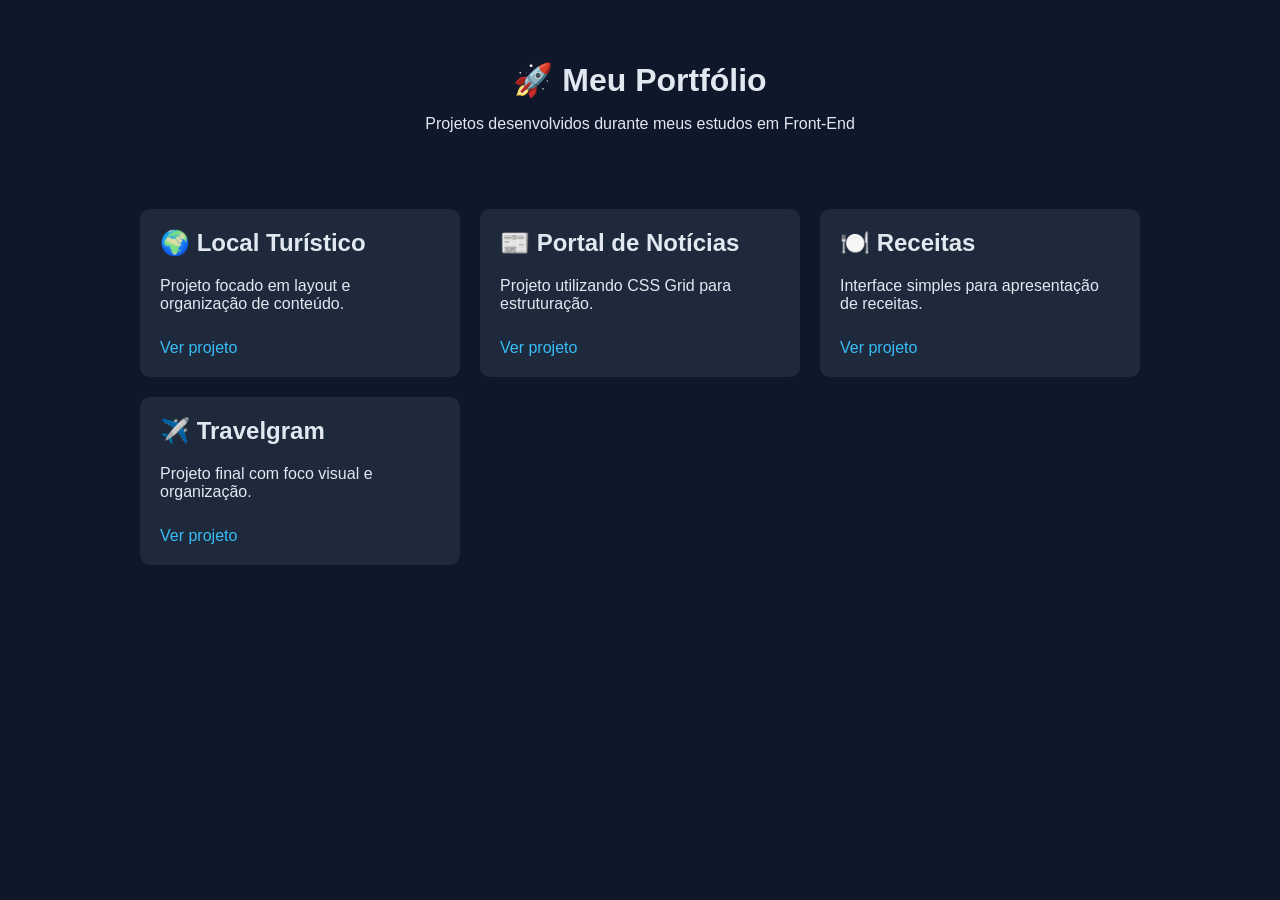
==== index.html @ 923292fa "Update index.html" ====
<!DOCTYPE html>
<html lang="pt-br">
<head>
  <meta charset="UTF-8">
  <meta name="viewport" content="width=device-width, initial-scale=1.0">
  <title>Murilo Biscaro | Portfólio</title>

  <style>
    body {
      margin: 0;
      font-family: Arial, sans-serif;
      background: #0f172a;
      color: #e2e8f0;
    }

    header {
      text-align: center;
      padding: 40px 20px;
    }

    header h1 {
      margin-bottom: 10px;
    }

    .container {
      display: grid;
      grid-template-columns: repeat(auto-fit, minmax(250px, 1fr));
      gap: 20px;
      padding: 20px;
      max-width: 1000px;
      margin: 0 auto;
    }

    .card {
      background: #1e293b;
      padding: 20px;
      border-radius: 10px;
      transition: 0.3s;
    }

    .card:hover {
      transform: translateY(-5px);
    }

    .card h2 {
      margin-top: 0;
    }

    .card a {
      display: inline-block;
      margin-top: 10px;
      text-decoration: none;
      color: #38bdf8;
    }

    .card a:hover {
      text-decoration: underline;
    }
  </style>
</head>
<body>

  <header>
    <h1>🚀 Meu Portfólio</h1>
    <p>Projetos desenvolvidos durante meus estudos em Front-End</p>
  </header>

  <section class="container">

    <div class="card">
      <h2>🌍 Local Turístico</h2>
      <p>Projeto focado em layout e organização de conteúdo.</p>
      <a href="./Projeto Local Turístico/">Ver projeto</a>
    </div>

    <div class="card">
      <h2>📰 Portal de Notícias</h2>
      <p>Projeto utilizando CSS Grid para estruturação.</p>
      <a href="./Projeto Portal Notícias/">Ver projeto</a>
    </div>

    <div class="card">
      <h2>🍽️ Receitas</h2>
      <p>Interface simples para apresentação de receitas.</p>
      <a href="./Projeto Receitas/">Ver projeto</a>
    </div>

    <div class="card">
      <h2>✈️ Travelgram</h2>
      <p>Projeto final com foco visual e organização.</p>
      <a href="./Projeto Travelgram/">Ver projeto</a>
    </div>

  </section>

</body>
</html>
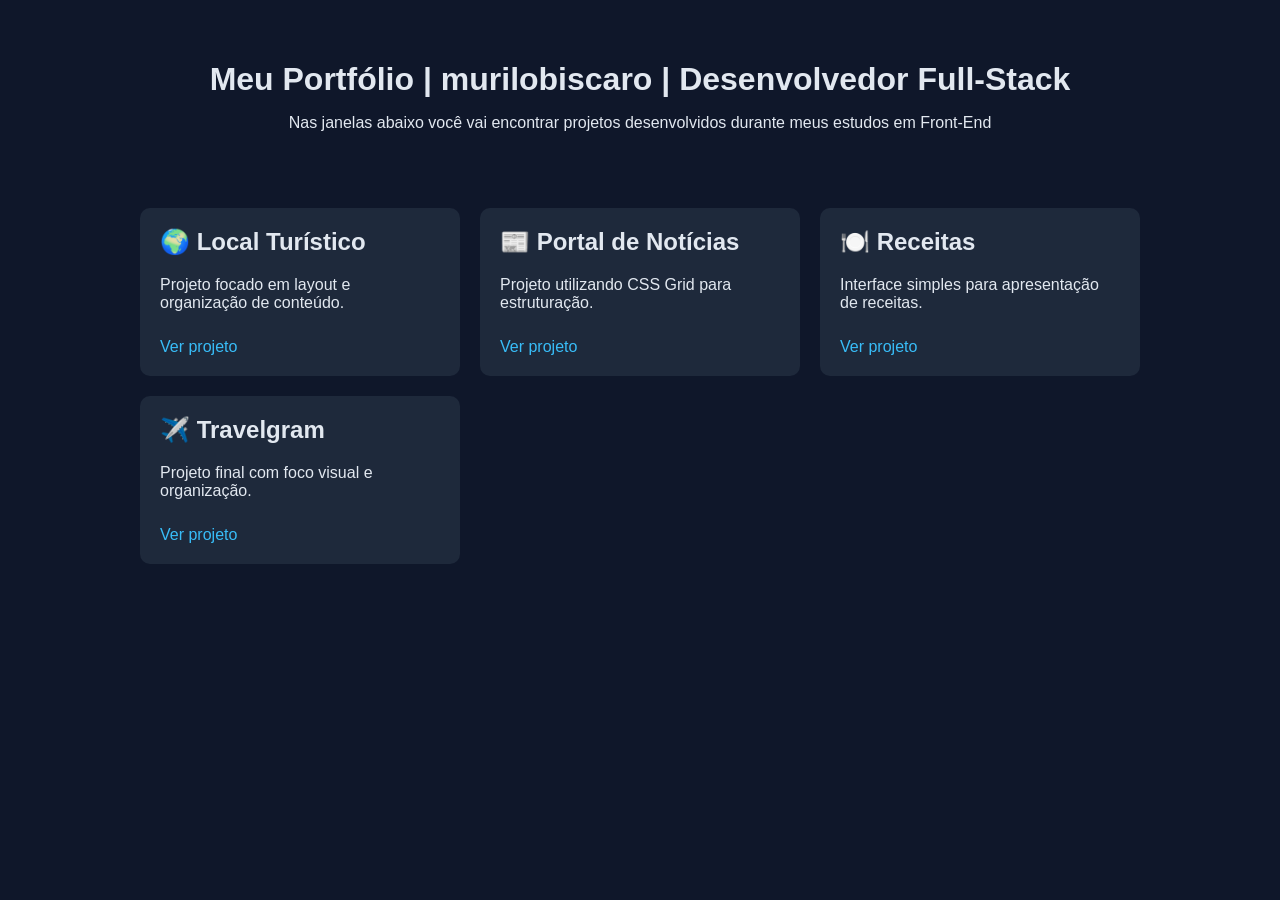
==== commit 1942a480: "Update index.html" ====
--- a/index.html
+++ b/index.html
@@ -61,8 +61,8 @@
 <body>
 
   <header>
-    <h1>🚀 Meu Portfólio</h1>
-    <p>Projetos desenvolvidos durante meus estudos em Front-End</p>
+    <h1>Meu Portfólio | murilobiscaro | Desenvolvedor Full-Stack</h1>
+    <p>Nas janelas abaixo você vai encontrar projetos desenvolvidos durante meus estudos em Front-End</p>
   </header>
 
   <section class="container">
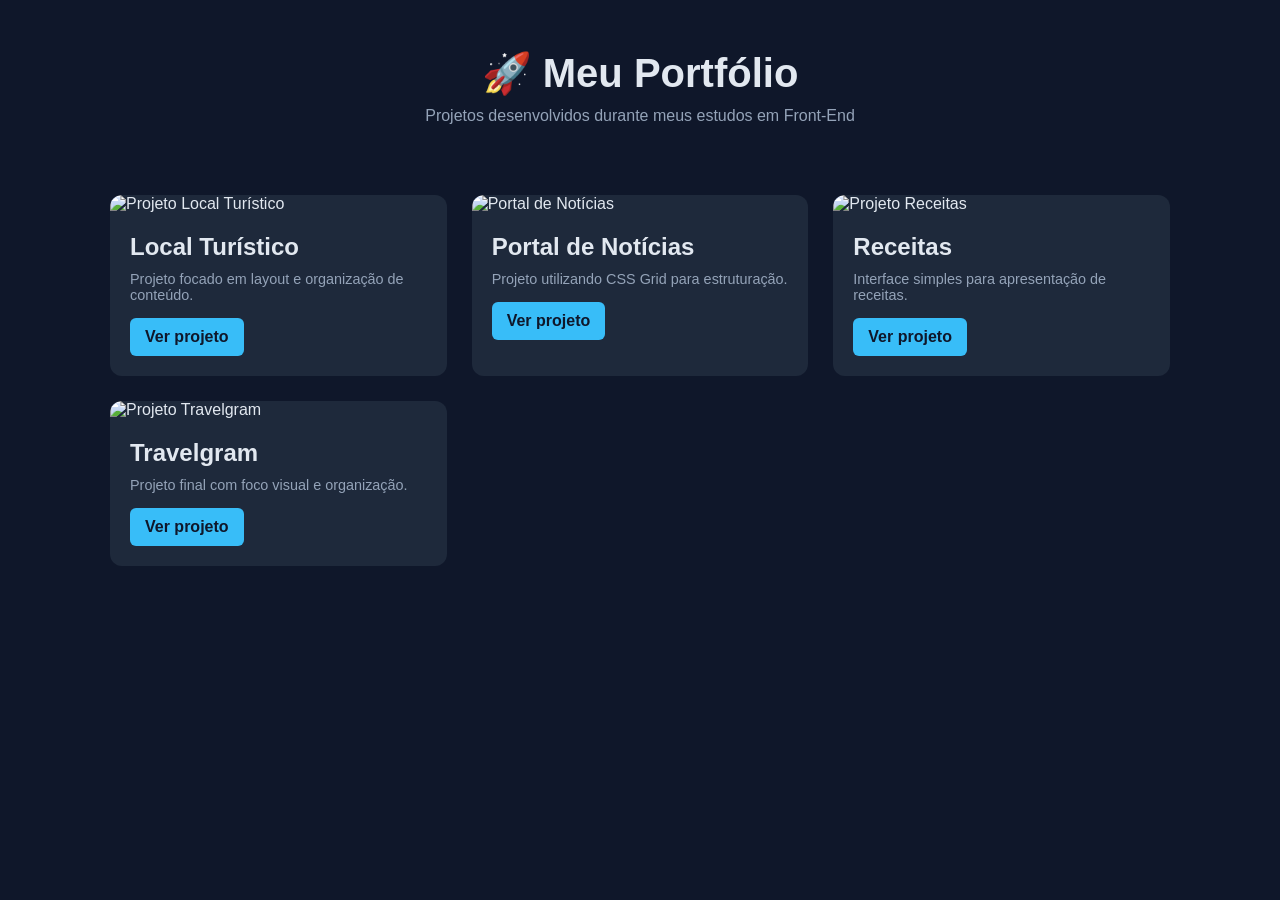
==== commit 5f8f404e: "Update index.html" ====
--- a/index.html
+++ b/index.html
@@ -6,89 +6,134 @@
   <title>Murilo Biscaro | Portfólio</title>
 
   <style>
+    * {
+      margin: 0;
+      padding: 0;
+      box-sizing: border-box;
+      font-family: Arial, sans-serif;
+    }
+
     body {
-      margin: 0;
-      font-family: Arial, sans-serif;
       background: #0f172a;
       color: #e2e8f0;
     }
 
     header {
       text-align: center;
-      padding: 40px 20px;
+      padding: 50px 20px;
     }
 
     header h1 {
+      font-size: 2.5rem;
       margin-bottom: 10px;
+    }
+
+    header p {
+      color: #94a3b8;
     }
 
     .container {
       display: grid;
-      grid-template-columns: repeat(auto-fit, minmax(250px, 1fr));
-      gap: 20px;
+      grid-template-columns: repeat(auto-fit, minmax(280px, 1fr));
+      gap: 25px;
       padding: 20px;
-      max-width: 1000px;
+      max-width: 1100px;
       margin: 0 auto;
     }
 
     .card {
       background: #1e293b;
-      padding: 20px;
-      border-radius: 10px;
+      border-radius: 12px;
+      overflow: hidden;
       transition: 0.3s;
     }
 
     .card:hover {
-      transform: translateY(-5px);
+      transform: translateY(-8px);
+      box-shadow: 0 10px 25px rgba(0,0,0,0.3);
     }
 
-    .card h2 {
-      margin-top: 0;
+    .card img {
+      width: 100%;
+      height: 160px;
+      object-fit: cover;
     }
 
-    .card a {
-      display: inline-block;
-      margin-top: 10px;
-      text-decoration: none;
-      color: #38bdf8;
+    .card-content {
+      padding: 20px;
     }
 
-    .card a:hover {
-      text-decoration: underline;
+    .card-content h2 {
+      margin-bottom: 10px;
     }
+
+    .card-content p {
+      font-size: 0.9rem;
+      color: #94a3b8;
+    }
+
+    .btn {
+      display: inline-block;
+      margin-top: 15px;
+      padding: 10px 15px;
+      background: #38bdf8;
+      color: #0f172a;
+      text-decoration: none;
+      border-radius: 6px;
+      font-weight: bold;
+      transition: 0.3s;
+    }
+
+    .btn:hover {
+      background: #0ea5e9;
+      transform: scale(1.05);
+    }
+
   </style>
 </head>
 <body>
 
   <header>
-    <h1>Meu Portfólio | murilobiscaro | Desenvolvedor Full-Stack</h1>
-    <p>Nas janelas abaixo você vai encontrar projetos desenvolvidos durante meus estudos em Front-End</p>
+    <h1>🚀 Meu Portfólio</h1>
+    <p>Projetos desenvolvidos durante meus estudos em Front-End</p>
   </header>
 
   <section class="container">
 
     <div class="card">
-      <h2>🌍 Local Turístico</h2>
-      <p>Projeto focado em layout e organização de conteúdo.</p>
-      <a href="./Projeto Local Turístico/">Ver projeto</a>
+      <img src="./assets/local.png" alt="Projeto Local Turístico">
+      <div class="card-content">
+        <h2>Local Turístico</h2>
+        <p>Projeto focado em layout e organização de conteúdo.</p>
+        <a href="./Projeto Local Turístico/" class="btn">Ver projeto</a>
+      </div>
     </div>
 
     <div class="card">
-      <h2>📰 Portal de Notícias</h2>
-      <p>Projeto utilizando CSS Grid para estruturação.</p>
-      <a href="./Projeto Portal Notícias/">Ver projeto</a>
+      <img src="./assets/noticias.png" alt="Portal de Notícias">
+      <div class="card-content">
+        <h2>Portal de Notícias</h2>
+        <p>Projeto utilizando CSS Grid para estruturação.</p>
+        <a href="./Projeto Portal Notícias/" class="btn">Ver projeto</a>
+      </div>
     </div>
 
     <div class="card">
-      <h2>🍽️ Receitas</h2>
-      <p>Interface simples para apresentação de receitas.</p>
-      <a href="./Projeto Receitas/">Ver projeto</a>
+      <img src="./assets/receitas.png" alt="Projeto Receitas">
+      <div class="card-content">
+        <h2>Receitas</h2>
+        <p>Interface simples para apresentação de receitas.</p>
+        <a href="./Projeto Receitas/" class="btn">Ver projeto</a>
+      </div>
     </div>
 
     <div class="card">
-      <h2>✈️ Travelgram</h2>
-      <p>Projeto final com foco visual e organização.</p>
-      <a href="./Projeto Travelgram/">Ver projeto</a>
+      <img src="./assets/travel.png" alt="Projeto Travelgram">
+      <div class="card-content">
+        <h2>Travelgram</h2>
+        <p>Projeto final com foco visual e organização.</p>
+        <a href="./Projeto Travelgram/" class="btn">Ver projeto</a>
+      </div>
     </div>
 
   </section>
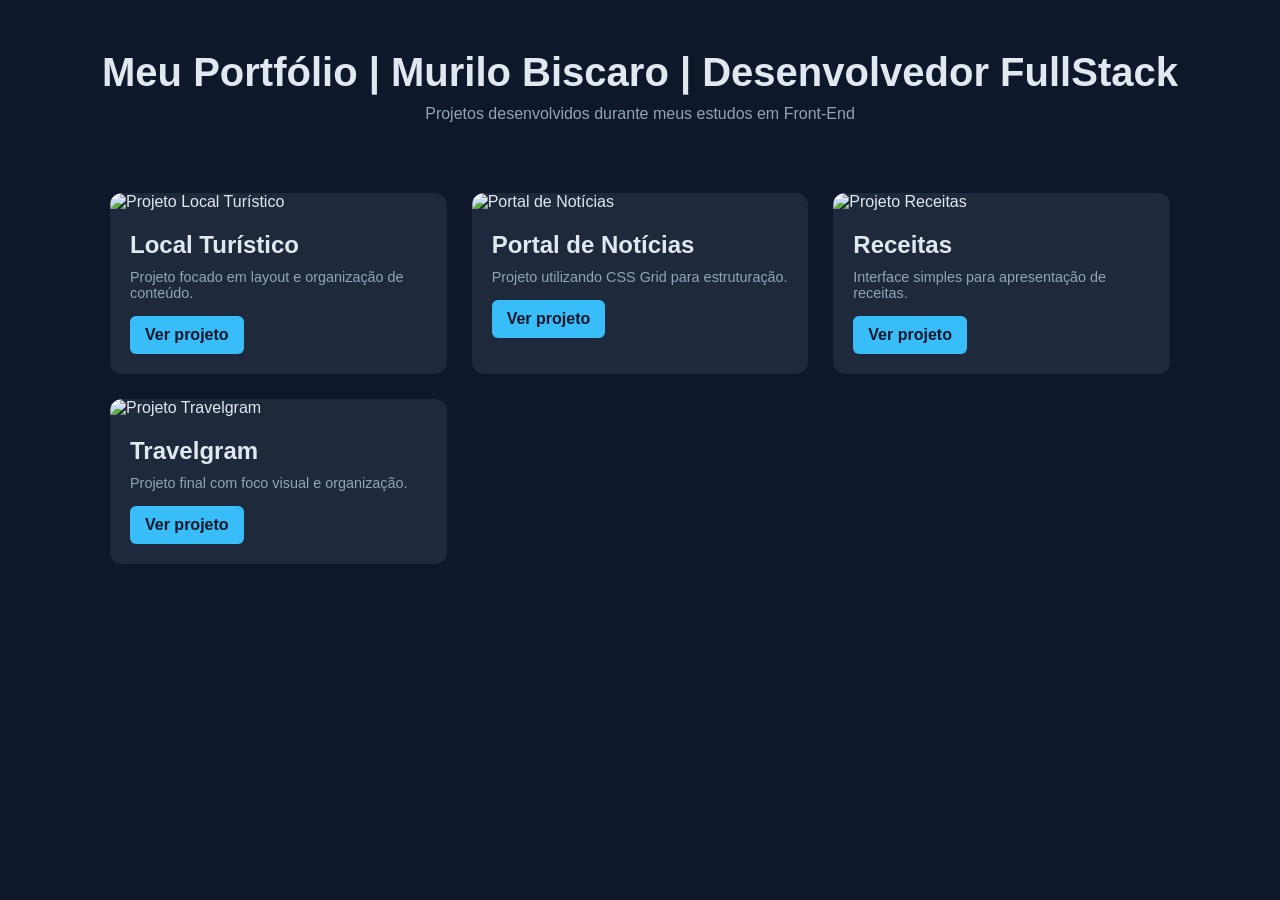
==== commit e94bac0e: "Update index.html" ====
--- a/index.html
+++ b/index.html
@@ -88,20 +88,19 @@
       background: #0ea5e9;
       transform: scale(1.05);
     }
-
   </style>
 </head>
 <body>
 
   <header>
-    <h1>🚀 Meu Portfólio</h1>
+    <h1>Meu Portfólio | Murilo Biscaro | Desenvolvedor FullStack</h1>
     <p>Projetos desenvolvidos durante meus estudos em Front-End</p>
   </header>
 
   <section class="container">
 
     <div class="card">
-      <img src="./assets/local.png" alt="Projeto Local Turístico">
+      <img src="https://picsum.photos/400/200?1" alt="Projeto Local Turístico">
       <div class="card-content">
         <h2>Local Turístico</h2>
         <p>Projeto focado em layout e organização de conteúdo.</p>
@@ -110,7 +109,7 @@
     </div>
 
     <div class="card">
-      <img src="./assets/noticias.png" alt="Portal de Notícias">
+      <img src="https://picsum.photos/400/200?2" alt="Portal de Notícias">
       <div class="card-content">
         <h2>Portal de Notícias</h2>
         <p>Projeto utilizando CSS Grid para estruturação.</p>
@@ -119,7 +118,7 @@
     </div>
 
     <div class="card">
-      <img src="./assets/receitas.png" alt="Projeto Receitas">
+      <img src="https://picsum.photos/400/200?3" alt="Projeto Receitas">
       <div class="card-content">
         <h2>Receitas</h2>
         <p>Interface simples para apresentação de receitas.</p>
@@ -128,7 +127,7 @@
     </div>
 
     <div class="card">
-      <img src="./assets/travel.png" alt="Projeto Travelgram">
+      <img src="https://picsum.photos/400/200?4" alt="Projeto Travelgram">
       <div class="card-content">
         <h2>Travelgram</h2>
         <p>Projeto final com foco visual e organização.</p>
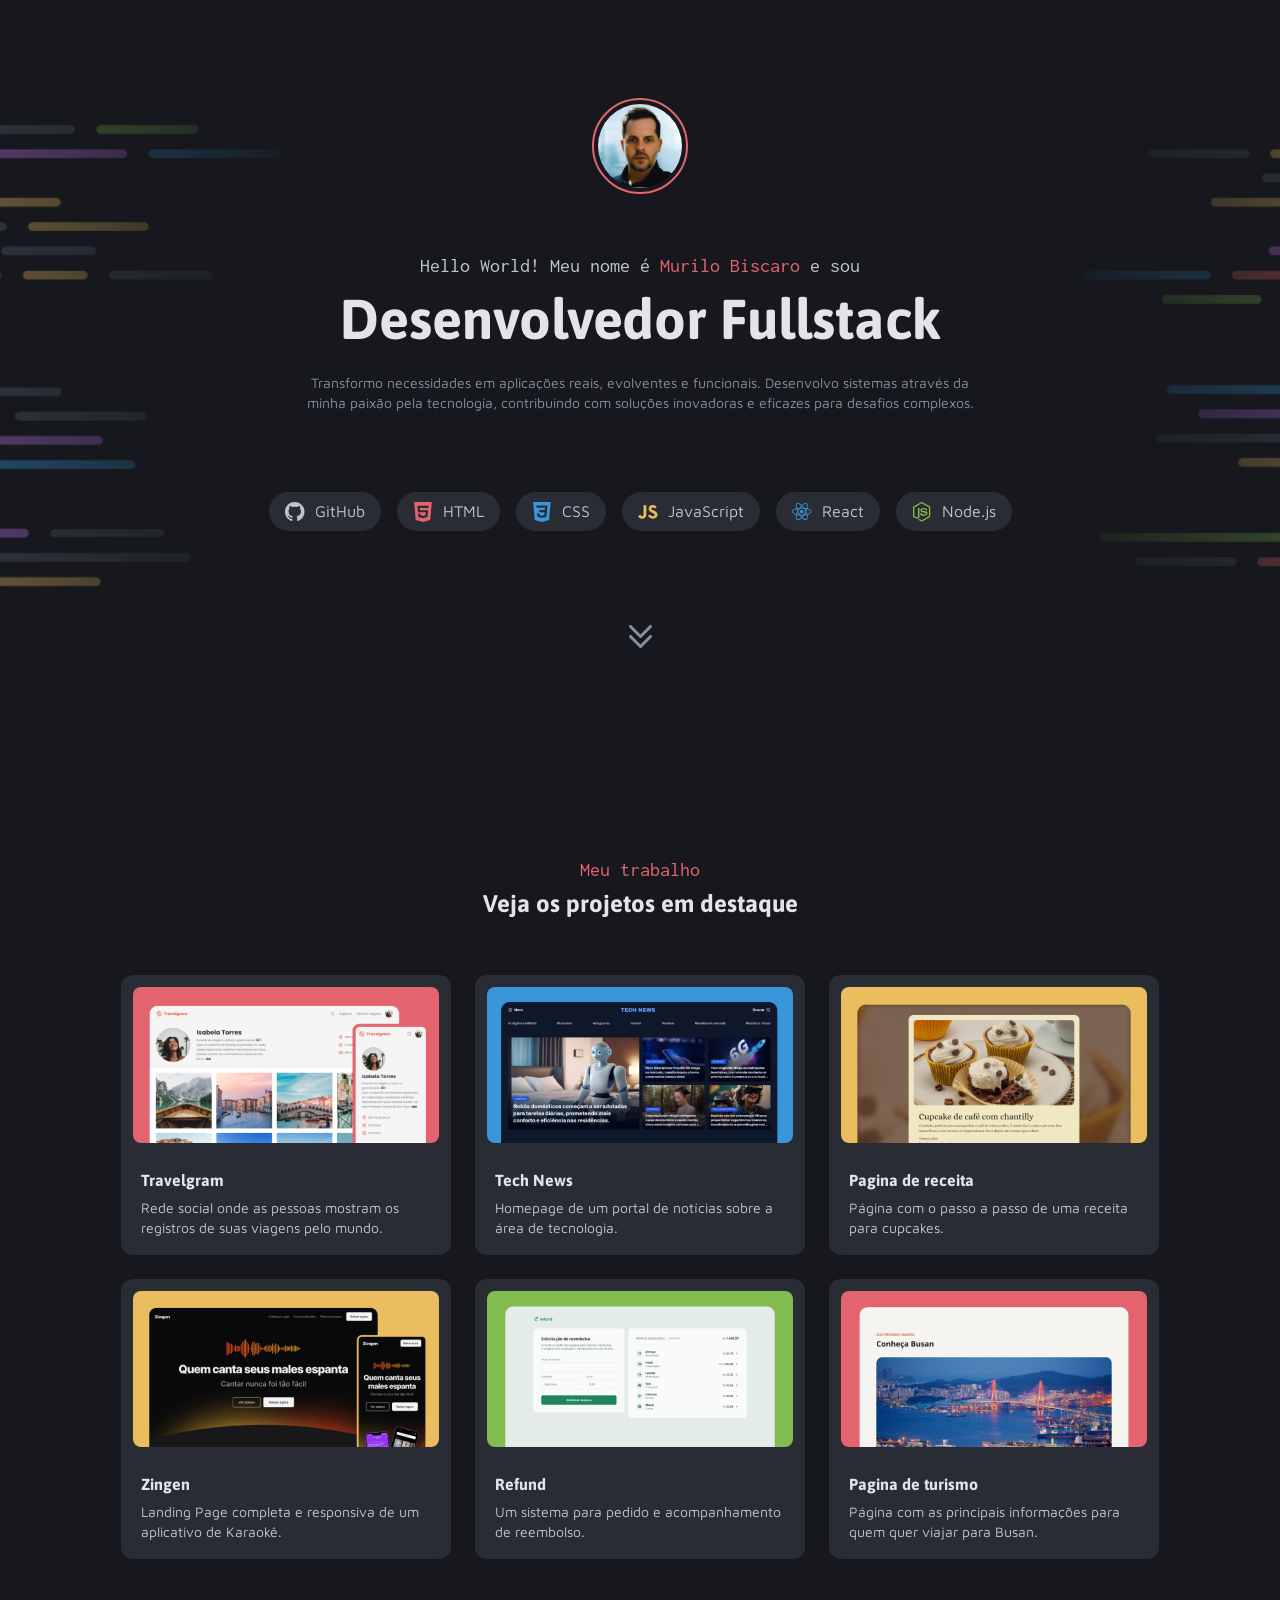
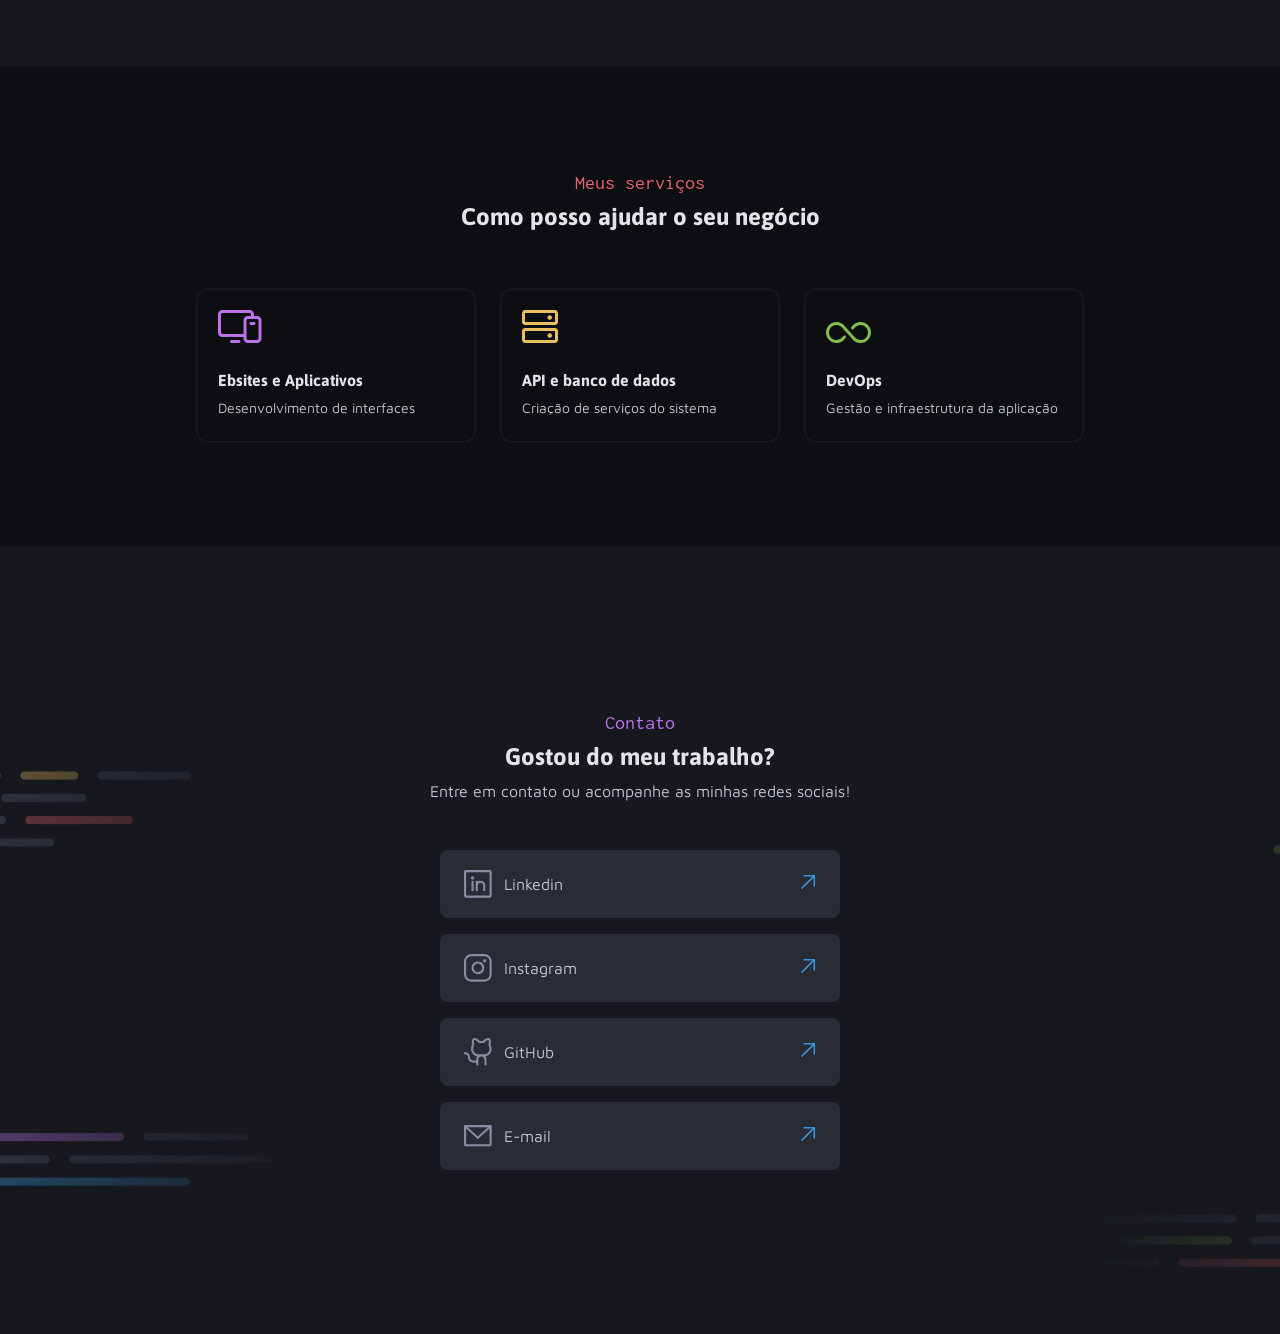
==== commit 6b7f8b6a: "atualização meu portifolio" ====
--- a/index.html
+++ b/index.html
@@ -1,141 +1,207 @@
 <!DOCTYPE html>
 <html lang="pt-br">
 <head>
-  <meta charset="UTF-8">
-  <meta name="viewport" content="width=device-width, initial-scale=1.0">
-  <title>Murilo Biscaro | Portfólio</title>
+    <link rel="preconnect" href="https://fonts.googleapis.com">
+    <link rel="preconnect" href="https://fonts.gstatic.com" crossorigin>
+    
+    <meta charset="UTF-8">
+    <meta name="viewport" content="width=device-width, initial-scale=1.0">
+    <title>Portifólio Murilo Biscaro</title>
 
-  <style>
-    * {
-      margin: 0;
-      padding: 0;
-      box-sizing: border-box;
-      font-family: Arial, sans-serif;
-    }
-
-    body {
-      background: #0f172a;
-      color: #e2e8f0;
-    }
-
-    header {
-      text-align: center;
-      padding: 50px 20px;
-    }
-
-    header h1 {
-      font-size: 2.5rem;
-      margin-bottom: 10px;
-    }
-
-    header p {
-      color: #94a3b8;
-    }
-
-    .container {
-      display: grid;
-      grid-template-columns: repeat(auto-fit, minmax(280px, 1fr));
-      gap: 25px;
-      padding: 20px;
-      max-width: 1100px;
-      margin: 0 auto;
-    }
-
-    .card {
-      background: #1e293b;
-      border-radius: 12px;
-      overflow: hidden;
-      transition: 0.3s;
-    }
-
-    .card:hover {
-      transform: translateY(-8px);
-      box-shadow: 0 10px 25px rgba(0,0,0,0.3);
-    }
-
-    .card img {
-      width: 100%;
-      height: 160px;
-      object-fit: cover;
-    }
-
-    .card-content {
-      padding: 20px;
-    }
-
-    .card-content h2 {
-      margin-bottom: 10px;
-    }
-
-    .card-content p {
-      font-size: 0.9rem;
-      color: #94a3b8;
-    }
-
-    .btn {
-      display: inline-block;
-      margin-top: 15px;
-      padding: 10px 15px;
-      background: #38bdf8;
-      color: #0f172a;
-      text-decoration: none;
-      border-radius: 6px;
-      font-weight: bold;
-      transition: 0.3s;
-    }
-
-    .btn:hover {
-      background: #0ea5e9;
-      transform: scale(1.05);
-    }
-  </style>
+    <link rel="stylesheet" href="style/index.css">
+    <link href="https://fonts.googleapis.com/css2?family=Asap:ital,wght@0,100..900;1,100..900&family=Inconsolata:wght@200..900&family=Maven+Pro:wght@400..900&display=swap" rel="stylesheet">
 </head>
 <body>
-
-  <header>
-    <h1>Meu Portfólio | Murilo Biscaro | Desenvolvedor FullStack</h1>
-    <p>Projetos desenvolvidos durante meus estudos em Front-End</p>
-  </header>
-
-  <section class="container">
-
-    <div class="card">
-      <img src="https://picsum.photos/400/200?1" alt="Projeto Local Turístico">
-      <div class="card-content">
-        <h2>Local Turístico</h2>
-        <p>Projeto focado em layout e organização de conteúdo.</p>
-        <a href="./Projeto Local Turístico/" class="btn">Ver projeto</a>
-      </div>
-    </div>
-
-    <div class="card">
-      <img src="https://picsum.photos/400/200?2" alt="Portal de Notícias">
-      <div class="card-content">
-        <h2>Portal de Notícias</h2>
-        <p>Projeto utilizando CSS Grid para estruturação.</p>
-        <a href="./Projeto Portal Notícias/" class="btn">Ver projeto</a>
-      </div>
-    </div>
-
-    <div class="card">
-      <img src="https://picsum.photos/400/200?3" alt="Projeto Receitas">
-      <div class="card-content">
-        <h2>Receitas</h2>
-        <p>Interface simples para apresentação de receitas.</p>
-        <a href="./Projeto Receitas/" class="btn">Ver projeto</a>
-      </div>
-    </div>
-
-    <div class="card">
-      <img src="https://picsum.photos/400/200?4" alt="Projeto Travelgram">
-      <div class="card-content">
-        <h2>Travelgram</h2>
-        <p>Projeto final com foco visual e organização.</p>
-        <a href="./Projeto Travelgram/" class="btn">Ver projeto</a>
-      </div>
-    </div>
-
-  </section>
-
+    <header class="container">
+        <div class="hero-content">
+                <img src="assets/murilo-foto.jpg" alt="Perfil">
+                    
+            <h3>Hello World! Meu nome é <span>Murilo Biscaro</span> e sou</h3>
+            <h1>Desenvolvedor Fullstack</h1>
+            <p>Transformo necessidades em aplicações reais, evolventes e funcionais. Desenvolvo sistemas através da minha paixão pela tecnologia, contribuindo com soluções inovadoras e eficazes para desafios complexos.
+            </p>
+        </div>
+        <section class="tags">
+            <div class="tag">
+                <img src="assets/GitHub.svg" alt="GitHub">
+                <h2>GitHub</h2>
+            </div>
+            <div class="tag">
+                <img src="assets/HTML.svg" alt="HTML">
+                <h2>HTML</h2>
+            </div>
+            <div class="tag">
+                <img src="assets/CSS.svg" alt="CSS">
+                <h2>CSS</h2>
+            </div>
+            <div class="tag">
+                <img src="assets/JavaScript.svg" alt="JavaScript">
+                <h2>JavaScript</h2>
+            </div>
+            <div class="tag">
+                <img src="assets/React.svg" alt="React">
+                <h2>React</h2>
+            </div>
+            <div class="tag">
+                <img src="assets/Node.js.svg" alt="Node.js">
+                <h2>Node.js</h2>
+            </div>
+        </section>
+        <div id="flecha">
+            <img src="assets/flecha-abaixo.svg" alt="">
+        </div>
+    </header>
+    <main class="container">
+        <header>
+            <h3><span>Meu trabalho</span></h3>
+            <h4>Veja os projetos em destaque</h4>
+        </header>
+        <section class="grid">
+            <div class="card">
+                <a href="https://murilobiscaro.github.io/Rocketseat/Projeto%20Travelgram/" target="_blank">
+                    <img src="assets/Thumbnail_Project-01.png" alt="Projeto 1">
+                    <div class="text-card">
+                        <h5>Travelgram</h5>
+                        <p>Rede social onde as pessoas mostram os registros de suas viagens pelo mundo.</p>
+                    </div>
+                </a>
+            </div>
+            <div class="card">
+                <a href="https://murilobiscaro.github.io/Rocketseat/Projeto%20Portal%20Not%C3%ADcias/" target="_blank">
+                    <img src="assets/Thumbnail_Project-02.png" alt="Projeto 2">
+                    <div class="text-card">
+                        <h5>Tech News</h5>
+                        <p>Homepage de um portal de notícias sobre a área de tecnologia.</p>
+                    </div>
+                </a>
+            </div>
+            <div class="card">
+                <a href="https://murilobiscaro.github.io/Rocketseat/Projeto%20Receitas/" target="_blank">
+                    <img src="assets/Thumbnail_Project-03.png" alt="Projeto 3">
+                    <div class="text-card">
+                        <h5>Pagina de receita</h5>
+                        <p>Página com o passo a passo de uma receita para cupcakes.</p>
+                    </div>
+                </a>
+            </div>
+            <div class="card">
+                <a href="https://placehold.co/600x400?text=Em+Constru%C3%A7%C3%A3o" target="_blank">
+                    <img src="assets/Thumbnail_Project-04.png" alt="Projeto 4">
+                    <div class="text-card">
+                        <h5>Zingen</h5>
+                        <p>Landing Page completa e responsiva de um aplicativo de Karaokê.</p>
+                    </div>
+                </a>
+            </div>
+            <div class="card">
+                <a href="https://placehold.co/600x400?text=Em+Constru%C3%A7%C3%A3o" target="_blank">
+                    <img src="assets/Thumbnail_Project-05.png" alt="Projeto 1">
+                    <div class="text-card">
+                        <h5>Refund</h5>
+                        <p>Um sistema para pedido e acompanhamento de reembolso.</p>
+                    </div>
+                </a>
+            </div>
+            <div class="card">
+                <a href="https://murilobiscaro.github.io/Rocketseat/Projeto%20Local%20Tur%C3%ADstico/" target="_blank">
+                    <img src="assets/Thumbnail_Project-06.png" alt="Projeto 1">
+                    <div class="text-card">
+                        <h5>Pagina de turismo</h5>
+                        <p>Página com as principais informações para quem quer viajar para Busan.</p>
+                    </div>
+                </a>
+            </div>
+        </section>
+    </main>
+    <aside class="container">
+        <header>
+            <h3><span>Meus serviços</span></h3>
+            <h4>Como posso ajudar o seu negócio</h4>
+        </header>
+        <section class="grid">
+            <div class="card-service">
+                <img src="assets/comp-celular.svg" alt="Desenvolvimento Mobile">
+                <div class="text-card-service">
+                    <h5>Ebsites e Aplicativos</h5>
+                    <p>Desenvolvimento de interfaces</p>
+                </div>
+            </div>
+            <div class="card-service">
+                <img src="assets/hd.svg" alt="Desenvolvimento Mobile">
+                <div class="text-card-service">
+                    <h5>API e banco de dados</h5>
+                    <p>Criação de serviços do sistema</p>
+                </div>
+            </div>
+            <div class="card-service-3">
+                <img src="assets/infinity.svg" alt="Desenvolvimento Mobile">
+                <div class="text-card-service">
+                    <h5>DevOps</h5>
+                    <p>Gestão e infraestrutura da aplicação</p>
+                </div>
+            </div>
+        </section>
+    </aside>
+    <footer class="container">
+        <header>
+            <h3 id="h3-footer">Contato</h3>
+            <h4 id="h4-footer">Gostou do meu trabalho?</h4>
+            <p id="p-footer">Entre em contato ou acompanhe as minhas redes sociais!</p>
+        </header>
+        <section class="grid-footer">
+            <div>
+                <a href="https://www.linkedin.com/in/murilo-biscaro-executivo-contas/" target="_blank">
+                    <button>
+                        <div class="redes-sociais">
+                            <img src="assets/linkedin.svg" alt="LinkedIn">
+                            <h2>Linkedin</h2>
+                            <div class="icone-flecha-azul">
+                                <img src="assets/flecha-azul.svg" alt="">
+                            </div>
+                        </div>
+                    </button>
+                </a>
+            </div>
+            <div>
+                <a href="https://www.instagram.com/murilo.biscaro" target="_blank">
+                    <button>
+                        <div class="redes-sociais">
+                            <img src="assets/instagram.svg" alt="Instagram">
+                            <h2>Instagram</h2>
+                            <div class="icone-flecha-azul">
+                                <img src="assets/flecha-azul.svg" alt="">
+                            </div>
+                        </div>
+                    </button>
+                </a>
+            </div>
+            <div>
+                <a href="https://github.com/murilobiscaro" target="_blank">
+                    <button>
+                        <div class="redes-sociais">
+                            <img src="assets/github-footer.svg" alt="GitHub">
+                            <h2>GitHub</h2>
+                            <div class="icone-flecha-azul">
+                                <img src="assets/flecha-azul.svg" alt="">
+                            </div>
+                        </div>
+                    </button>
+                </a>
+            </div>
+            <div>
+                <a href="mailto:murilobbiscaro@gmail.com" target="_blank">
+                    <button>
+                        <div class="redes-sociais">
+                            <img src="assets/email.svg" alt="GitHub">
+                            <h2>E-mail</h2>
+                            <div class="icone-flecha-azul">
+                                <img src="assets/flecha-azul.svg" alt="">
+                            </div>
+                        </div>
+                    </button>
+                </a>
+            </div>
+        </section>
+    </footer>
 </body>
-</html>
+</html>
--- a/style/index.css
+++ b/style/index.css
@@ -0,0 +1,5 @@
+@import url(global.css);
+@import url(header.css);
+@import url(main.css);
+@import url(aside.css);
+@import url(footer.css);
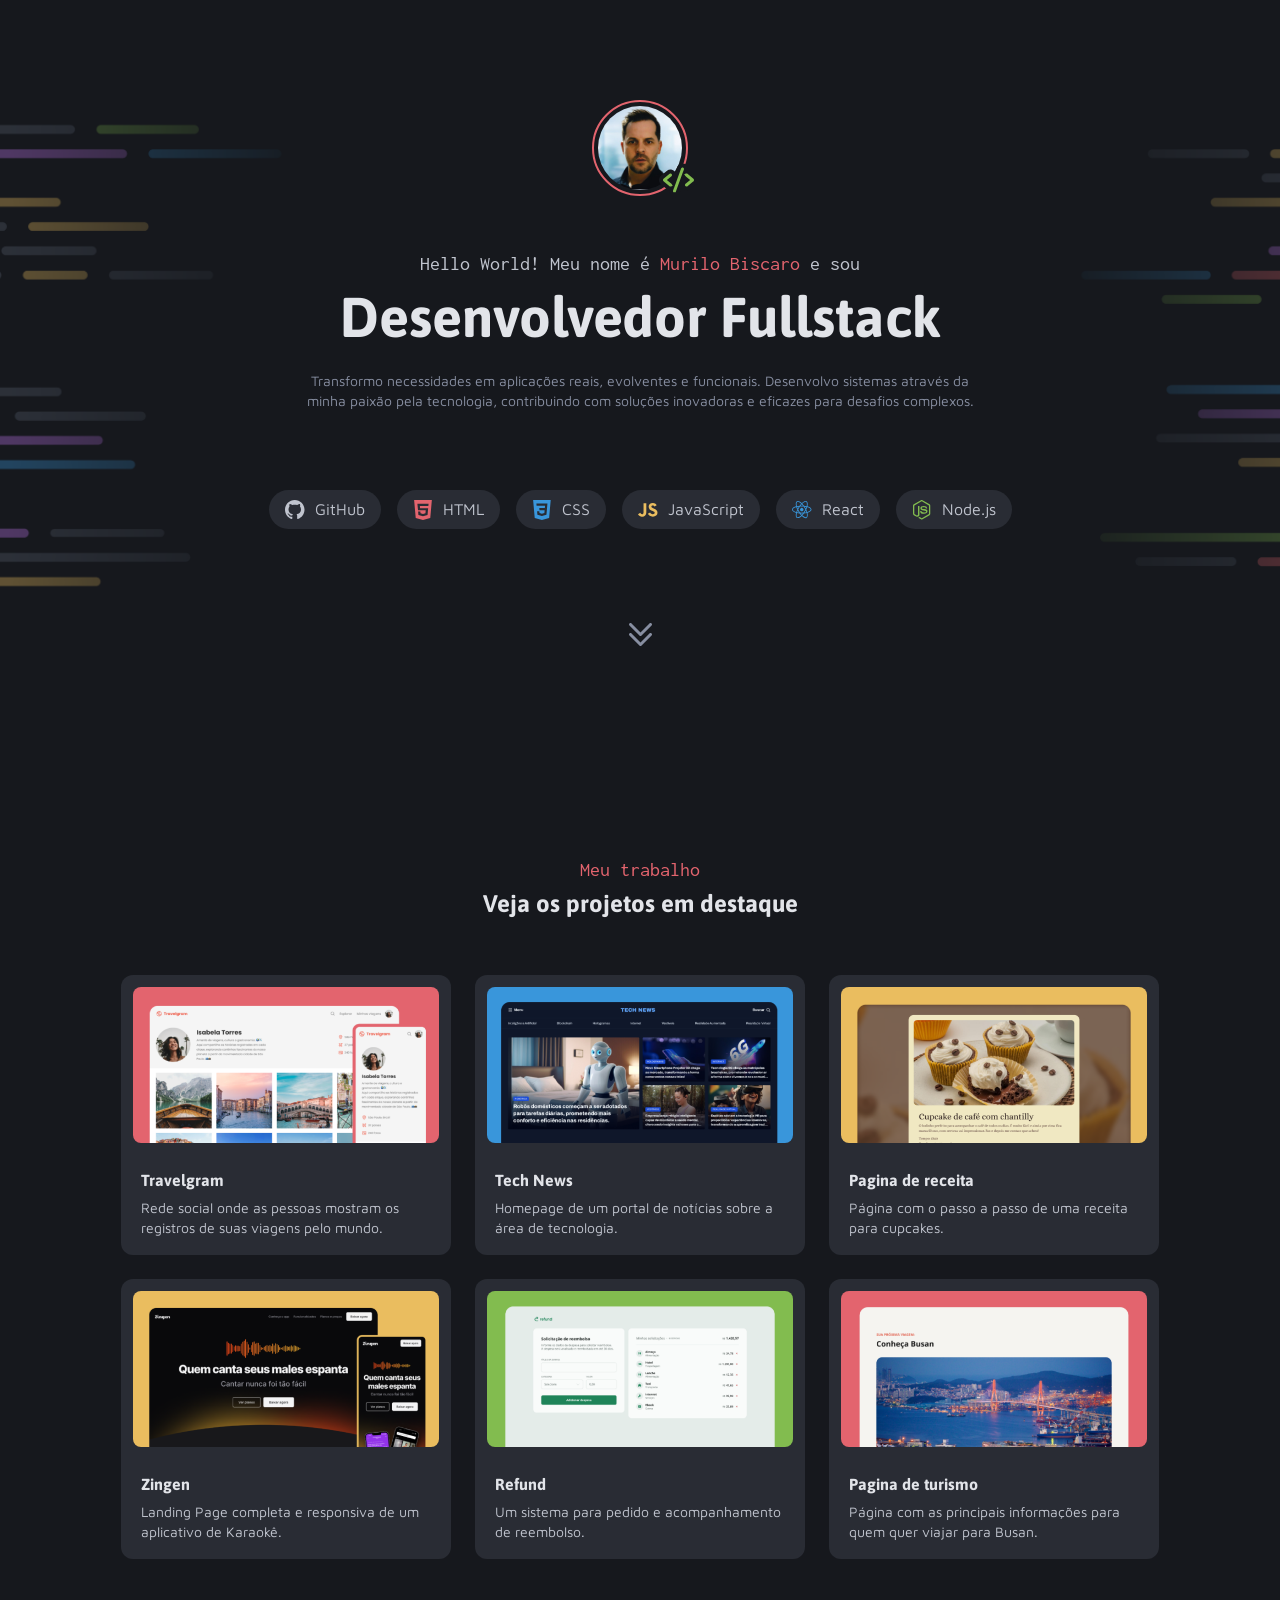
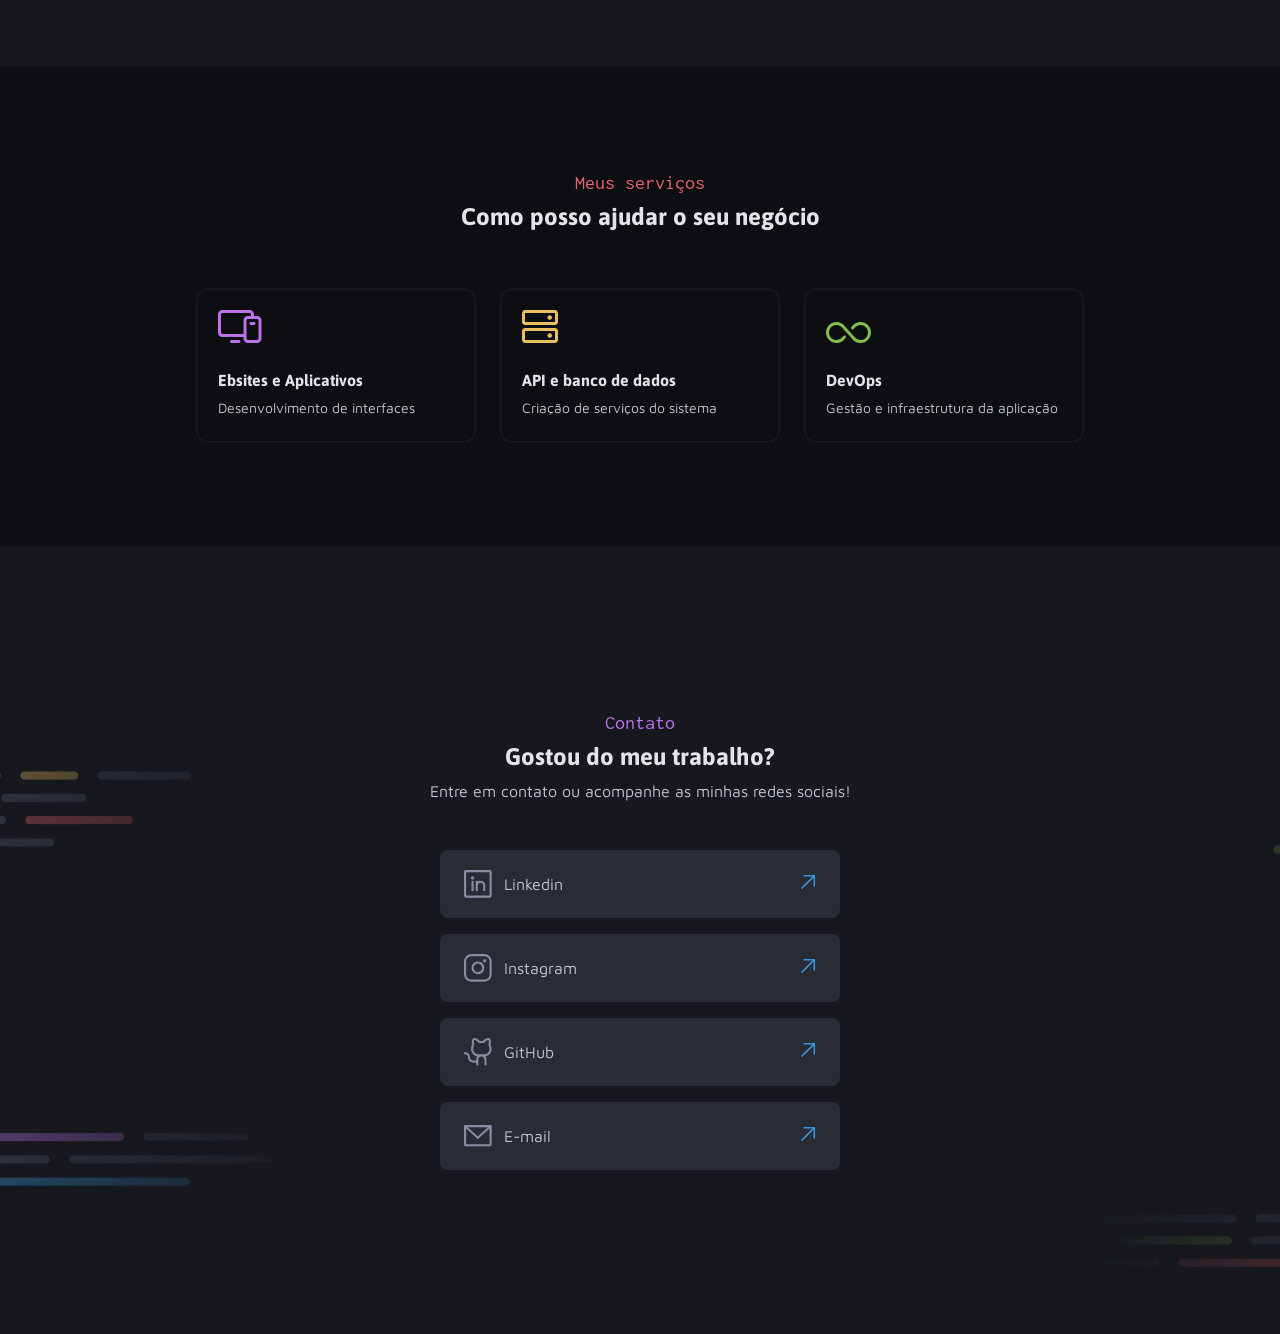
==== commit e6cb093f: "ajuste icone da foto" ====
--- a/index.html
+++ b/index.html
@@ -13,9 +13,11 @@
 </head>
 <body>
     <header class="container">
-        <div class="hero-content">
-                <img src="assets/murilo-foto.jpg" alt="Perfil">
-                    
+        <div class="avatar">
+            <img id="murilo-foto" src="assets/murilo-foto.jpg" alt="Perfil">
+            <img id="code-icon" src="assets/Code.svg" alt="Code Icon">
+        </div>
+        <div class="hero-content">         
             <h3>Hello World! Meu nome é <span>Murilo Biscaro</span> e sou</h3>
             <h1>Desenvolvedor Fullstack</h1>
             <p>Transformo necessidades em aplicações reais, evolventes e funcionais. Desenvolvo sistemas através da minha paixão pela tecnologia, contribuindo com soluções inovadoras e eficazes para desafios complexos.
